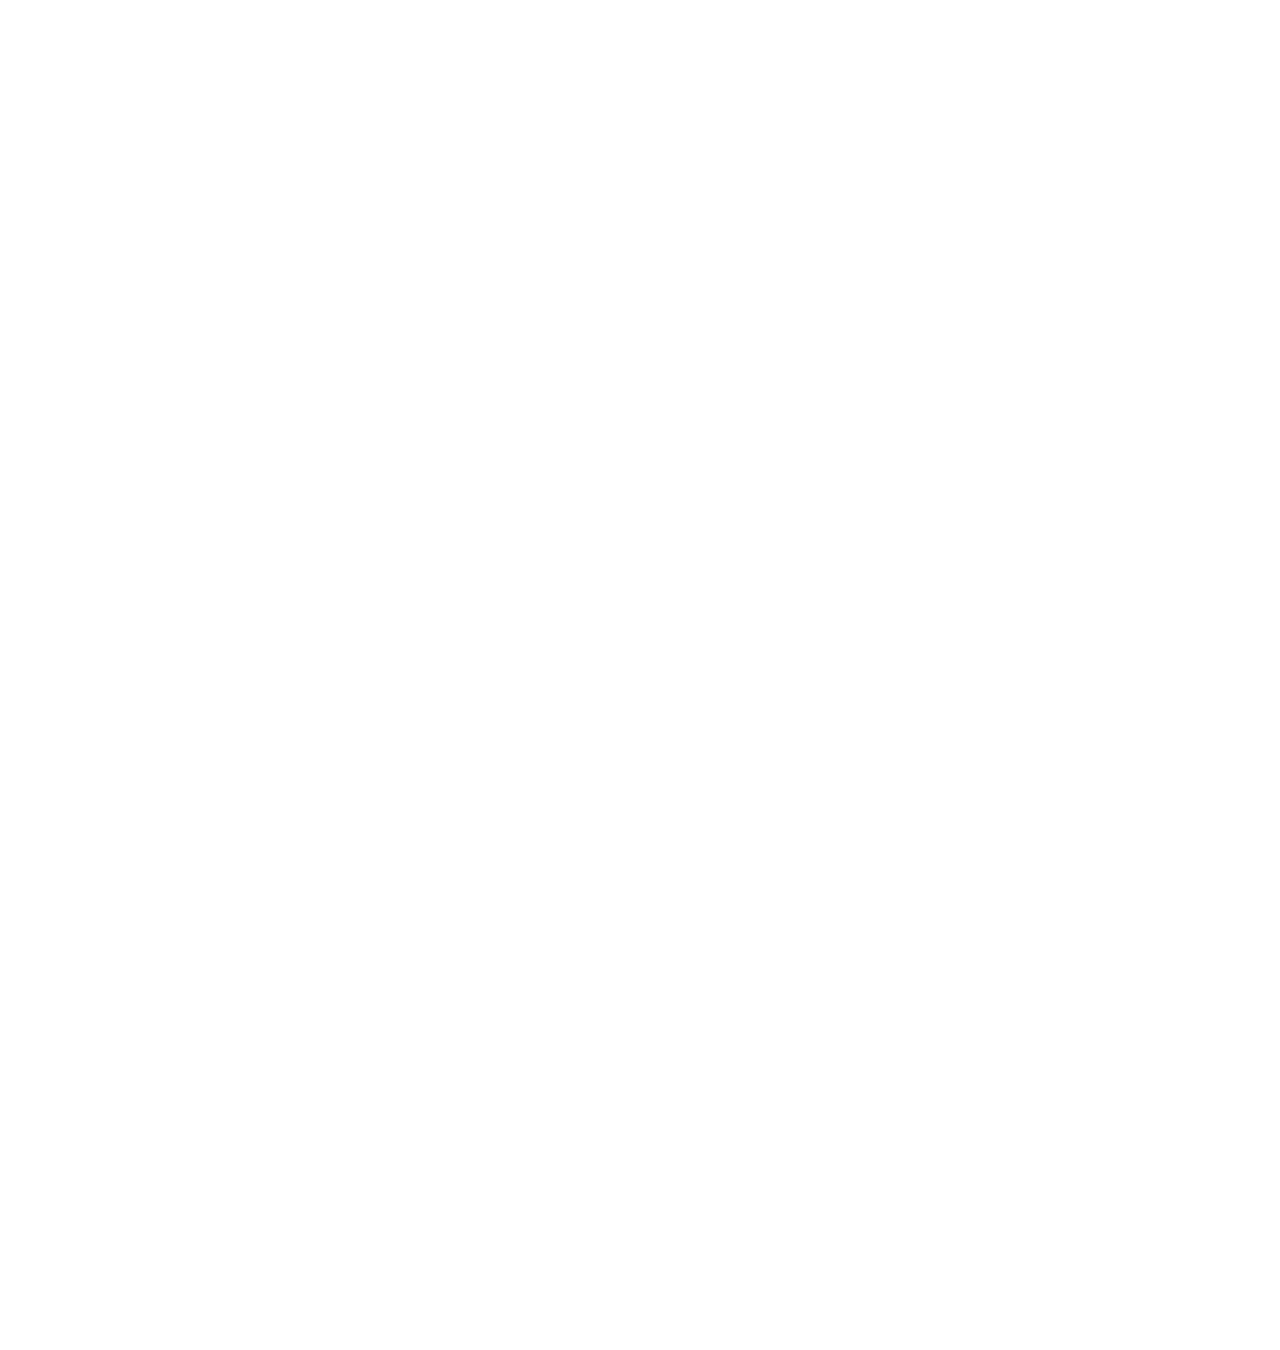
==== 05-practice/index.html @ 1d21324c "[CHORE] 파이널 프로젝트" ====
<!DOCTYPE html>
<html lang="ko">
<head>
  <meta charset="UTF-8">
  <meta http-equiv="X-UA-Compatible" content="IE=edge">
  <meta name="viewport" content="width=device-width, initial-scale=1.0">
  <title>yalco</title>
  <link rel="shortcut icon" href="./images/favicon.png" type="image/x-icon">

  <link rel="stylesheet" href="./style.css">

</head>
<body>

</body>
</html>
---- 05-practice/style.css ----
@import url('./styles/1-intro.css');
@import url('./styles/2-header.css');
@import url('./styles/3-main.css');
@import url('./styles/4-about.css');
@import url('./styles/5-html-css.css');
@import url('./styles/6-curriculum.css');
@import url('./styles/7-contact.css');
@import url('./styles/8-footer.css');

@import url('https://fonts.googleapis.com/css2?family=Noto+Sans+KR:wght@100;300;400;500;700;900&display=swap');
@import url('https://fonts.googleapis.com/css2?family=Nanum+Gothic+Coding:wght@400;700&display=swap');

/* ===== 변수 구간 ===== */
:root {
    --color-main: #FF4200;
    --color-sub: #00A200;
    --color-dark: #2F4858;
    --color-emph: #F10F5F;
    --color-text: #281812;
    --color-lighter: #DC9C86;
    --color-light-bd: #FFE6D6;
    --color-light-bg: #FFF5ED;

    --font-code: 'Nanum Gothic Coding', monospace;;

    --font-size-title: 44px;
    --font-size-subtitle: 32px;
    --font-size-tag: 26px;
    --font-size-larger: 20px;
    --font-size-text: 18px;

    --height-toolbar: 72px;
}

/* ===== 리셋 구간 ===== */

body {
    margin: 0;
    font-family: 'Noto Sans KR', sans-serif;

    /* 개발용 설정 */
    min-height: 150vh;
}

h1, h2, h3, h4, h5, h6 {
    font-size: inherit;
    font-weight: normal;
    margin: 0;
}

p {
    margin: 0;
}

strong, em {
    font-weight: inherit;
    font-style: normal;
}

ul, ol {
    margin: 0;
    padding: 0;
    list-style-type: none;
}

dl { margin: 0; }
dd {
    margin: 0;
    display: inline;
}

figure { margin: 0; }

a {
    text-decoration: none;
    color: inherit;
}

th { font-weight: normal; }

address { font-style: inherit; }

.sr-only {
    position: absolute;
    width: 1px;
    height: 1px;
    padding: 0;
    margin: -1px;
    overflow: hidden;
    clip: rect(0, 0, 0, 0);
    white-space: nowrap;
    border-width: 0;
}
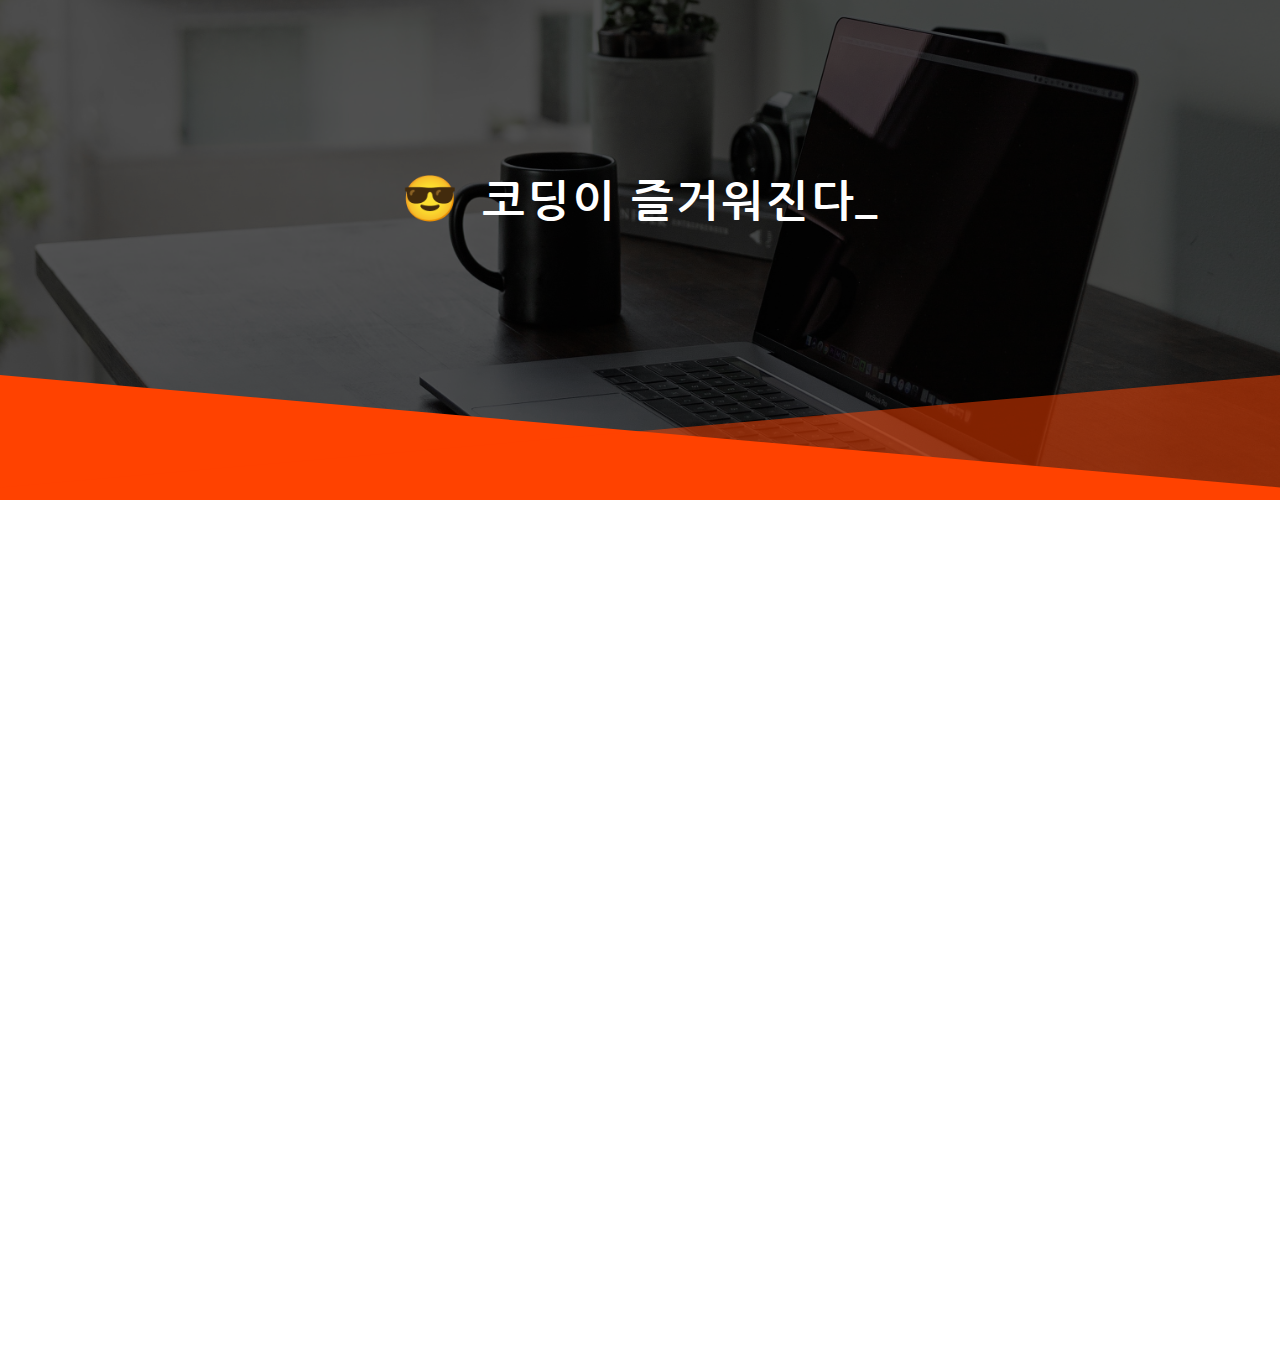
==== commit c54ff06e: "[CHORE] 파이널 프로젝트" ====
--- a/05-practice/index.html
+++ b/05-practice/index.html
@@ -12,5 +12,16 @@
 </head>
 <body>
 
+<section class="intro">
+  <div class="intro__dark">
+    <div class="intro__type">
+      <div><span aria-hidden="true">😎</span> 코딩이</div>
+      <div>즐거워진다<span class="underscore">_</span></div>
+    </div>
+  </div>
+  <div class="intro__tilt"></div>
+  <div class="intro__tilt--flip"></div>
+</section>
+
 </body>
 </html>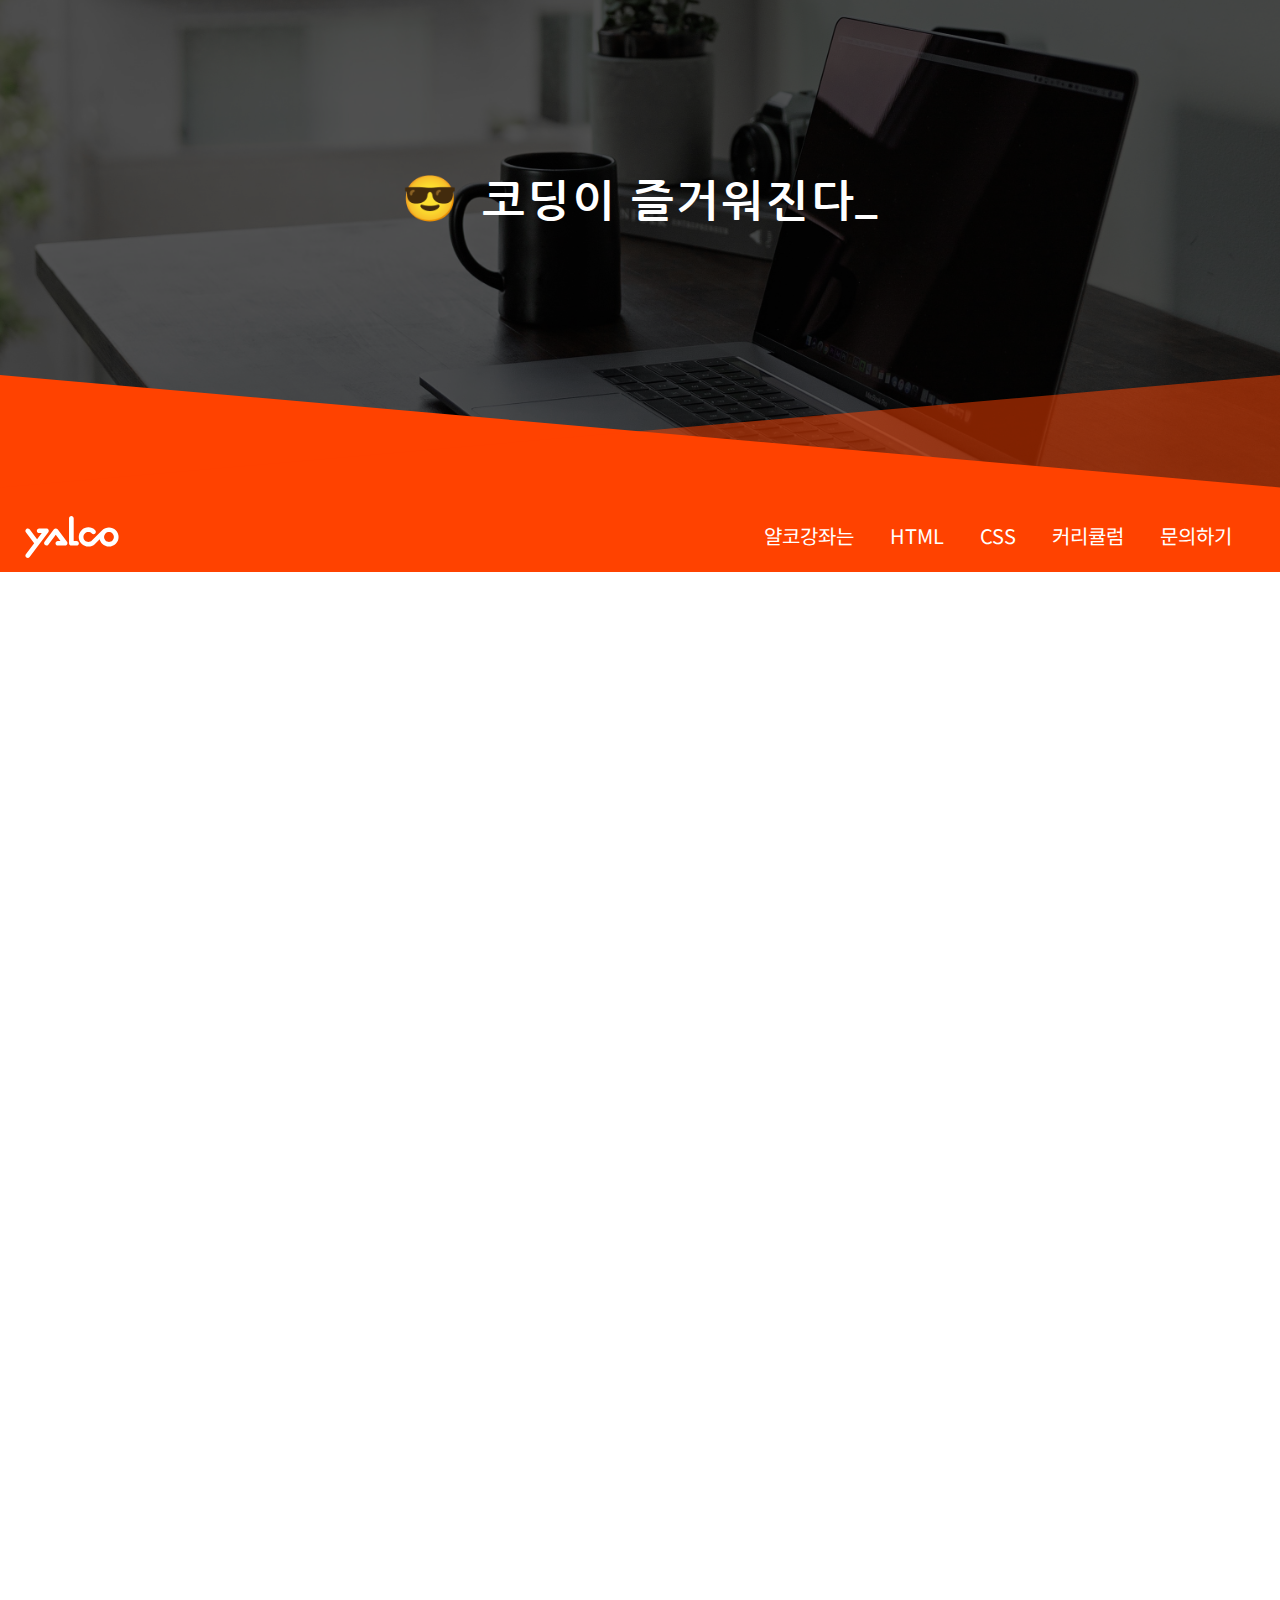
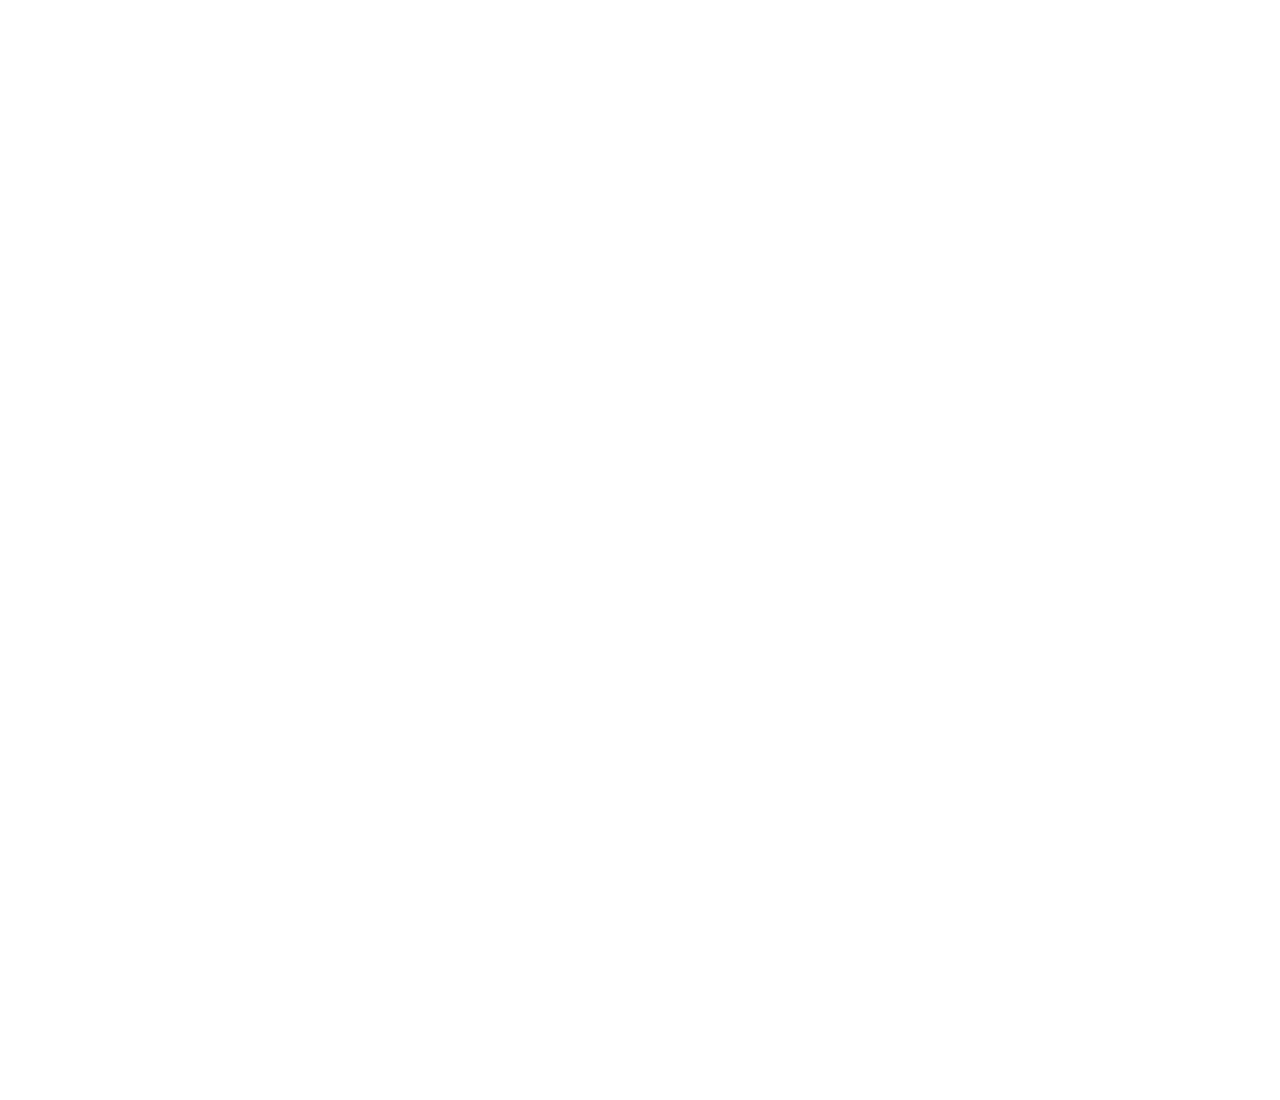
==== commit cb40cd46: "[CHORE] 파이널 프로젝트" ====
--- a/05-practice/index.html
+++ b/05-practice/index.html
@@ -11,17 +11,43 @@
 
 </head>
 <body>
-
-<section class="intro">
-  <div class="intro__dark">
-    <div class="intro__type">
-      <div><span aria-hidden="true">😎</span> 코딩이</div>
-      <div>즐거워진다<span class="underscore">_</span></div>
+  <section class="intro">
+    <div class="intro__dark">
+      <div class="intro__type">
+        <div><span aria-hidden="true">😎</span> 코딩이</div>
+        <div>즐거워진다<span class="underscore">_</span></div>
+      </div>
     </div>
-  </div>
-  <div class="intro__tilt"></div>
-  <div class="intro__tilt--flip"></div>
-</section>
+    <div class="intro__tilt"></div>
+    <div class="intro__tilt--flip"></div>
+  </section>
+  <header class="header">
+    <h1>
+      <a class="header__homelink" href="#">
+        <img class="header__logo" src="./images/logo.svg" alt="홈으로">
+      </a>
+    </h1>
+    <input class="header__menu-btn" type="checkbox">
+    <nav class="header__nav">
+      <ul>
+        <li class="header__nav-item">
+          <a href="#about">얄코강좌는</a>
+        </li>
+        <li class="header__nav-item">
+          <a href="#html">HTML</a>
+        </li>
+        <li class="header__nav-item">
+          <a href="#css">CSS</a>
+        </li>
+        <li class="header__nav-item">
+          <a href="#curriculum">커리큘럼</a>
+        </li>
+        <li class="header__nav-item">
+          <a href="#contact">문의하기</a>
+        </li>
+      </ul>
+    </nav>
+  </header>
 
 </body>
 </html>--- a/05-practice/style.css
+++ b/05-practice/style.css
@@ -39,7 +39,7 @@
     font-family: 'Noto Sans KR', sans-serif;
 
     /* 개발용 설정 */
-    min-height: 150vh;
+    min-height: 300vh;
 }
 
 h1, h2, h3, h4, h5, h6 {
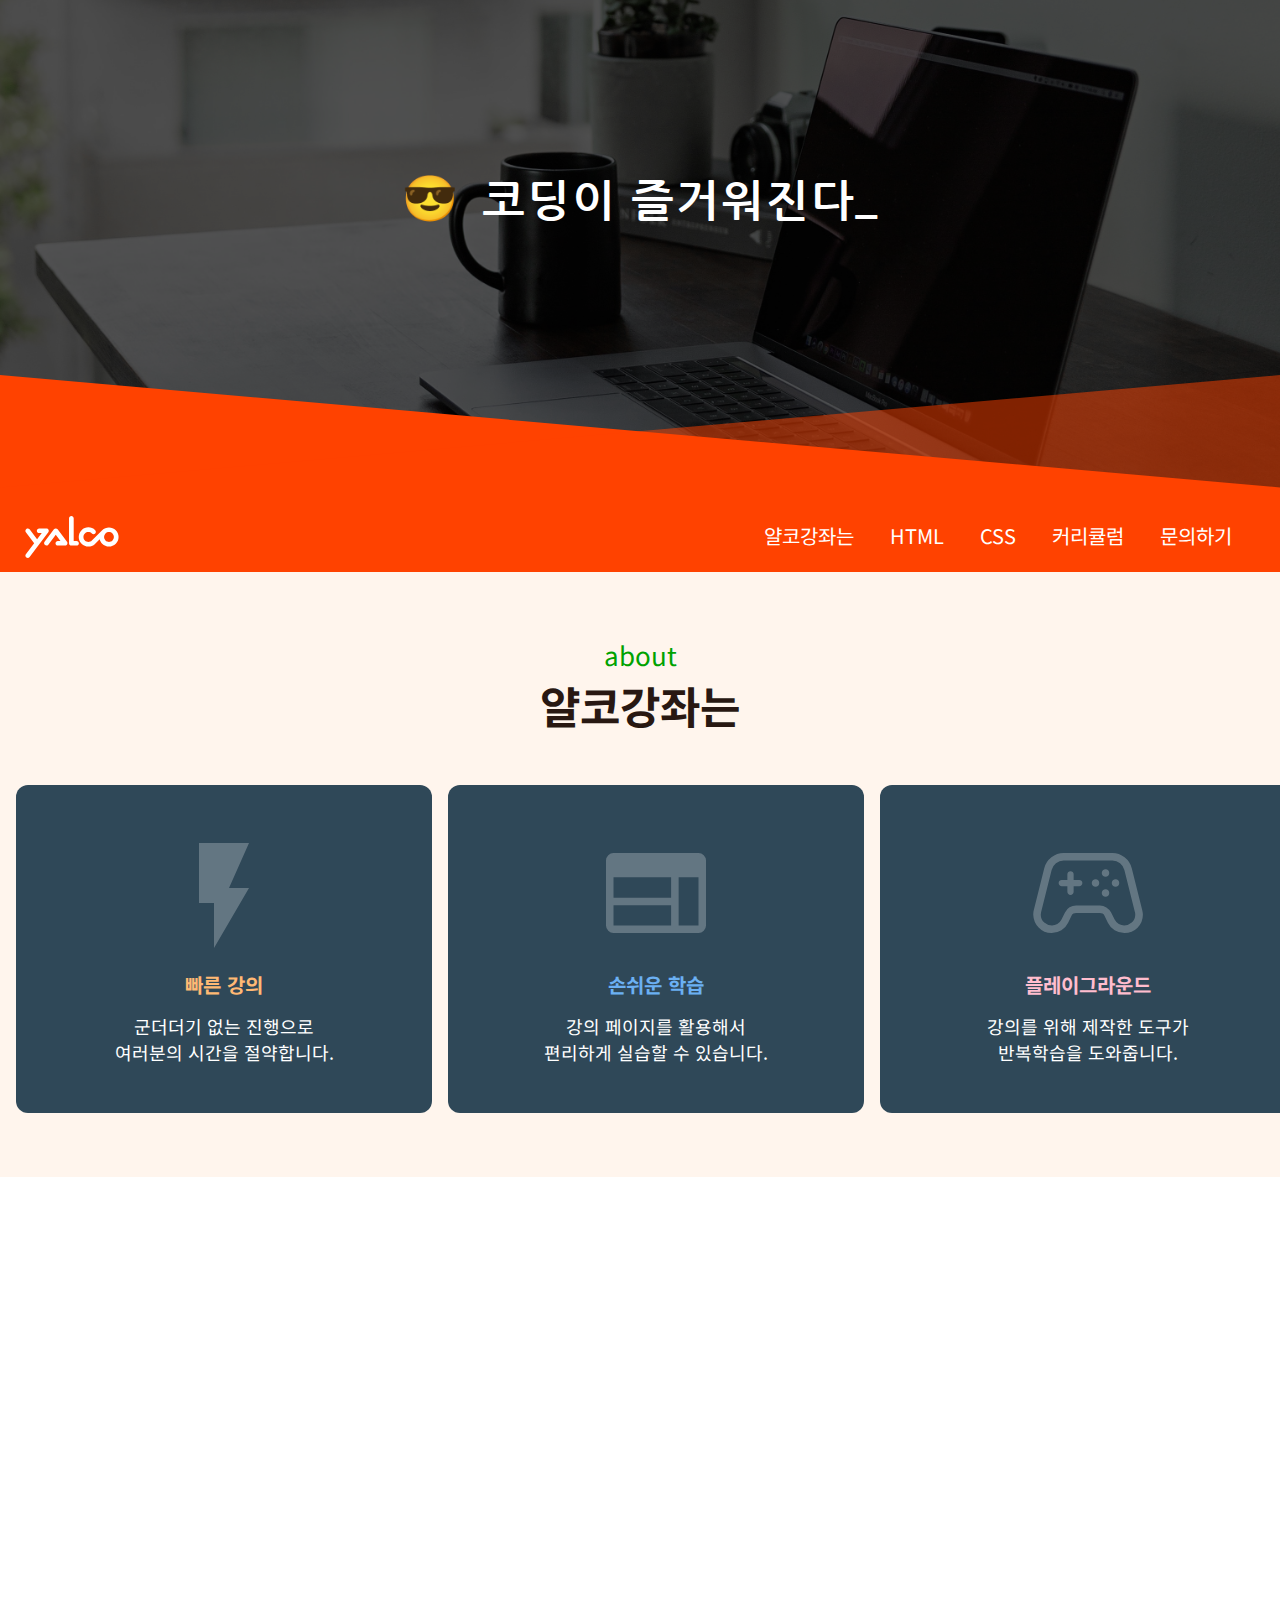
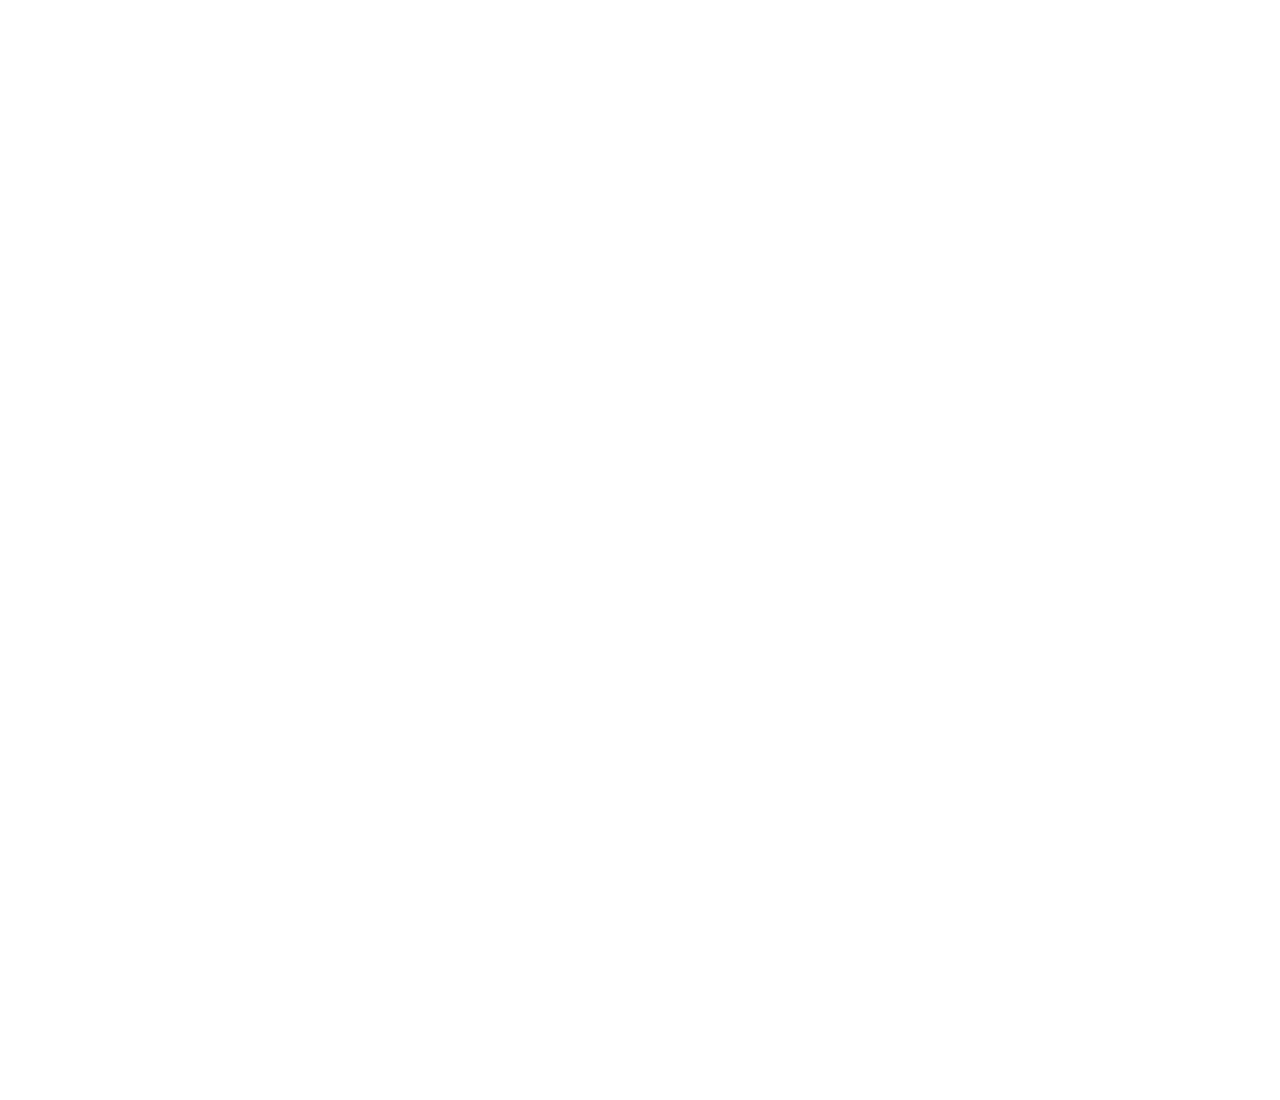
==== commit 4ebb4020: "[CHORE] 파이널 프로젝트" ====
--- a/05-practice/index.html
+++ b/05-practice/index.html
@@ -48,6 +48,53 @@
       </ul>
     </nav>
   </header>
+  <main>
+    <section id="about" class="section">
+      <header class="section__header">
+        <strong class="section__tag">
+          about
+        </strong>
+        <h1 class="section__title">
+          얄코강좌는
+        </h1>
+      </header>
+
+      <div class="about">
+        <div class="about__card">
+          <img class="about__icon" src="./images/about_1.svg" alt="">
+          <h2 class="about__title _1">
+            빠른 강의
+          </h2>
+          <p class="about__text">
+            군더더기 없는 진행으로 <br>
+            여러분의 시간을 절약합니다.
+          </p>
+        </div>
+        <div class="about__card">
+          <img class="about__icon" src="./images/about_2.svg" alt="">
+          <h2 class="about__title _2">
+            손쉬운 학습
+          </h2>
+          <p class="about__text">
+            강의 페이지를 활용해서 <br>
+            편리하게 실습할 수 있습니다.
+          </p>
+        </div>
+        <div class="about__card">
+          <img class="about__icon" src="./images/about_3.svg" alt="">
+          <h2 class="about__title _3">
+            플레이그라운드
+          </h2>
+          <p class="about__text">
+            강의를 위해 제작한 도구가 <br>
+            반복학습을 도와줍니다.
+          </p>
+        </div>
+      </div>
+
+    </section>
+
+  </main>
 
 </body>
 </html>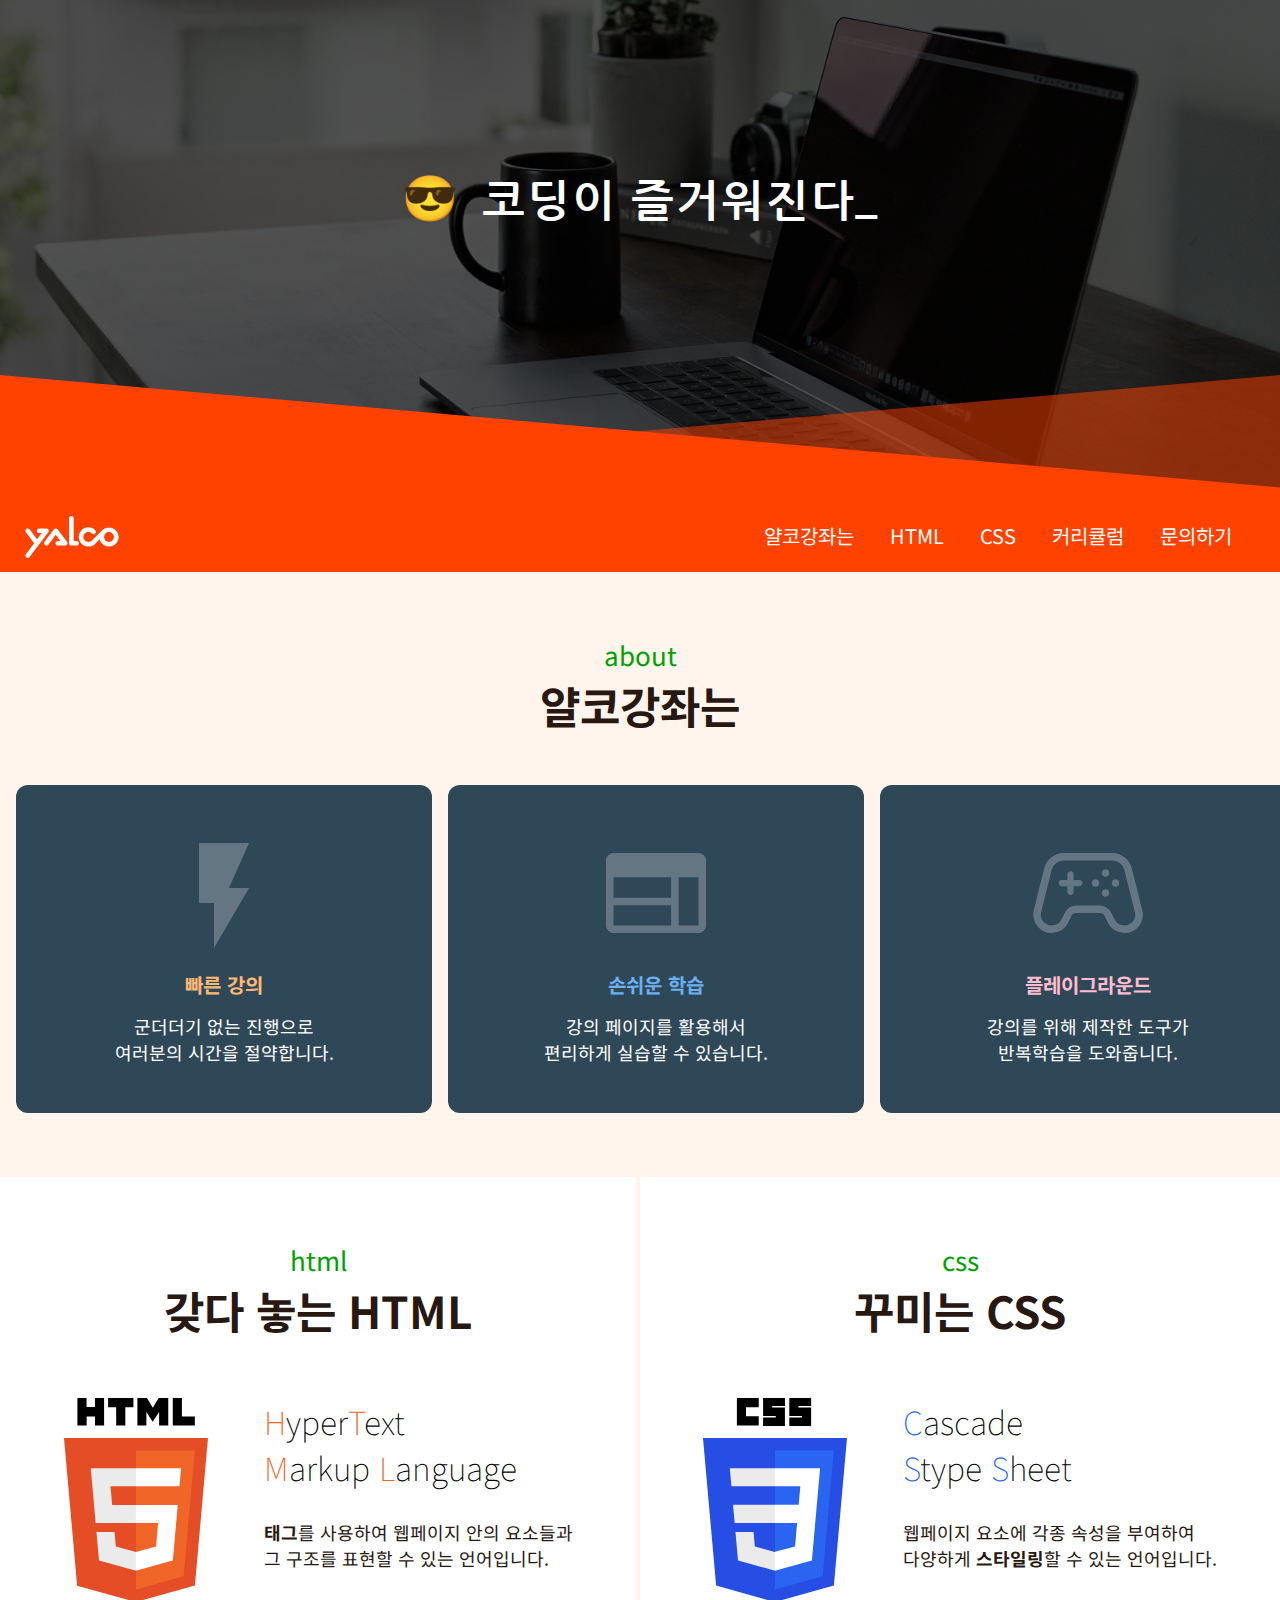
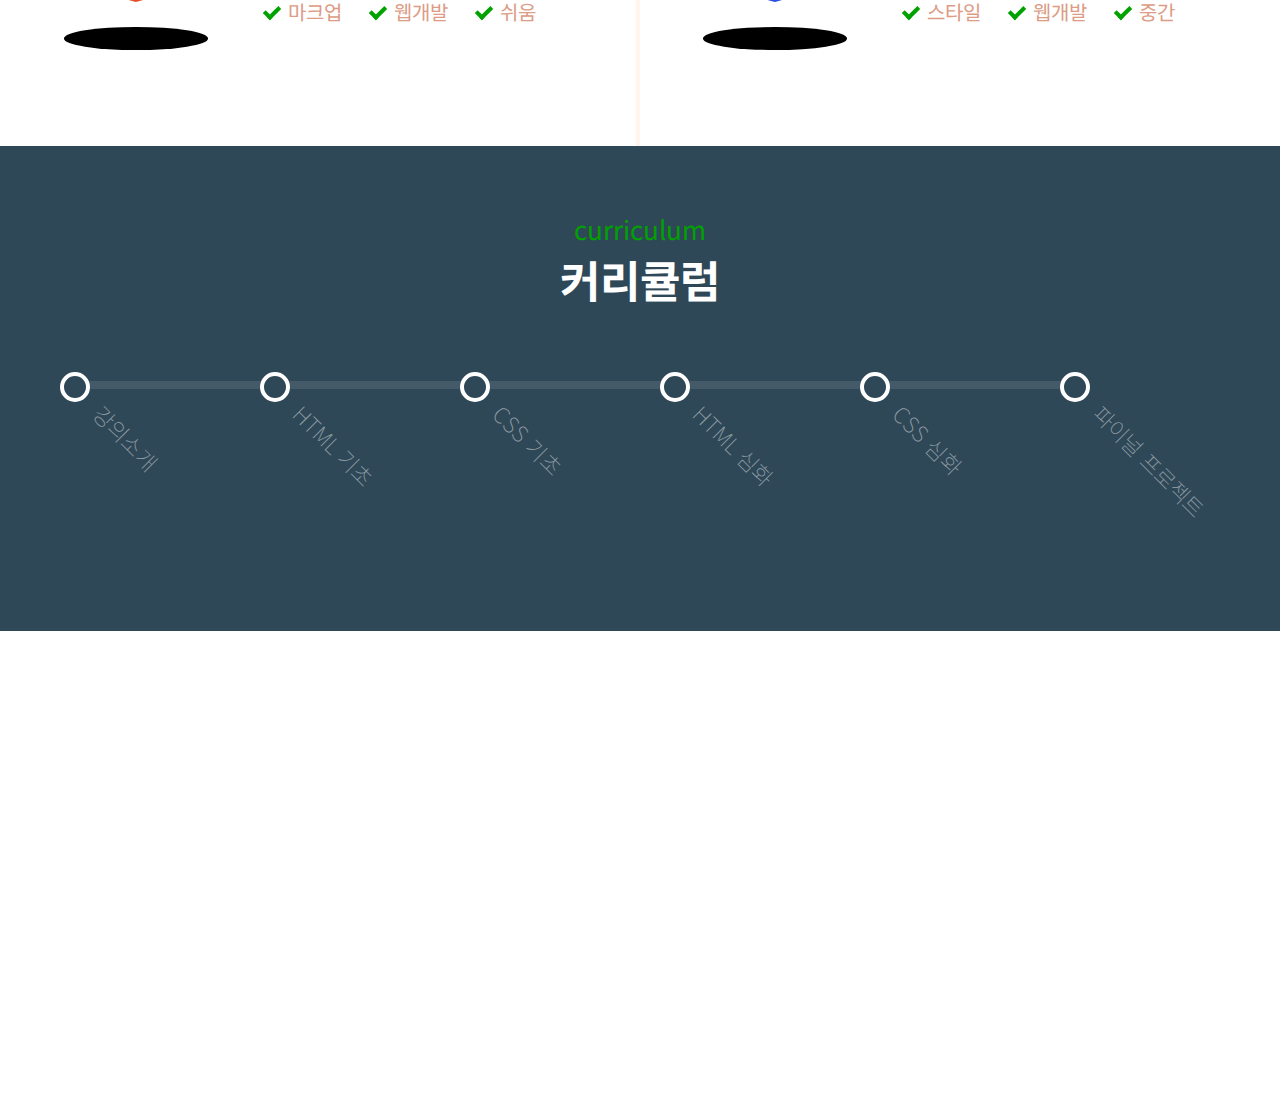
==== commit 069bf750: "[CHORE] 파이널 프로젝트" ====
--- a/05-practice/index.html
+++ b/05-practice/index.html
@@ -91,10 +91,100 @@
           </p>
         </div>
       </div>
+    </section>
+    <section id="html" class="section">
+      <header class="section__header">
+        <strong class="section__tag">
+          html
+        </strong>
+        <h1 class="section__title">
+          갖다 놓는 HTML
+        </h1>
+      </header>
+      <article class="html-css _html">
+        <figure class="html-css__thumb">
+          <img class="html-css__logo" src="./images/logo-html.svg" alt="HTML 로고">
+        </figure>
+        <div class="html-css__content">
+          <h2 class="html-css__title">
+            <div>
+              <em>H</em>yper<em>T</em>ext <br>
+              <em>M</em>arkup <em>L</em>anguage
+            </div>
+          </h2>
+          <p class="html-css__desc">
+            <strong>태그</strong>를 사용하여 웹페이지 안의 요소들과 <br>
+            그 구조를 표현할 수 있는 언어입니다.
+          </p>
+          <dl class="html-css__spec">
+            <dt class="sr-only">종류</dt>
+            <dd>마크업</dd>
+            <dt class="sr-only">용도</dt>
+            <dd>웹개발</dd>
+            <dt class="sr-only">난이도</dt>
+            <dd>쉬움</dd>
+          </dl>
+        </div>
+      </article>
+    </section>
 
+    <section id="css" class="section">
+      <header class="section__header">
+        <strong class="section__tag">
+          css
+        </strong>
+        <h1 class="section__title">
+          꾸미는 CSS
+        </h1>
+      </header>
+      <article class="html-css _css">
+        <figure class="html-css__thumb">
+          <img class="html-css__logo" src="./images/logo-css.svg" alt="CSS 로고">
+        </figure>
+        <div class="html-css__content">
+          <h2 class="html-css__title">
+            <div>
+              <em>C</em>ascade <br>
+              <em>S</em>type <em>S</em>heet
+            </div>
+          </h2>
+          <p class="html-css__desc">
+            웹페이지 요소에 각종 속성을 부여하여 <br>
+            다양하게 <strong>스타일링</strong>할 수 있는 언어입니다.
+          </p>
+          <dl class="html-css__spec">
+            <dt class="sr-only">종류</dt>
+            <dd>스타일</dd>
+            <dt class="sr-only">용도</dt>
+            <dd>웹개발</dd>
+            <dt class="sr-only">난이도</dt>
+            <dd>중간</dd>
+          </dl>
+        </div>
+      </article>
+    </section>
+    <section id="curriculum" class="section">
+      <header class="section__header">
+        <strong class="section__tag">
+          curriculum
+        </strong>
+        <h1 class="section__title">
+          커리큘럼
+        </h1>
+      </header>
+      <div class="curriculum">
+        <ol class="curriculum__list">
+          <li><span>강의소개</span></li>
+          <li><span>HTML 기초</span></li>
+          <li><span>CSS 기초</span></li>
+          <li><span>HTML 심화</span></li>
+          <li><span>CSS 심화</span></li>
+          <li><span>파이널 프로젝트</span></li>
+          <div class="curriculum__progress"></div>
+        </ol>
+      </div>
     </section>
 
   </main>
-
 </body>
 </html>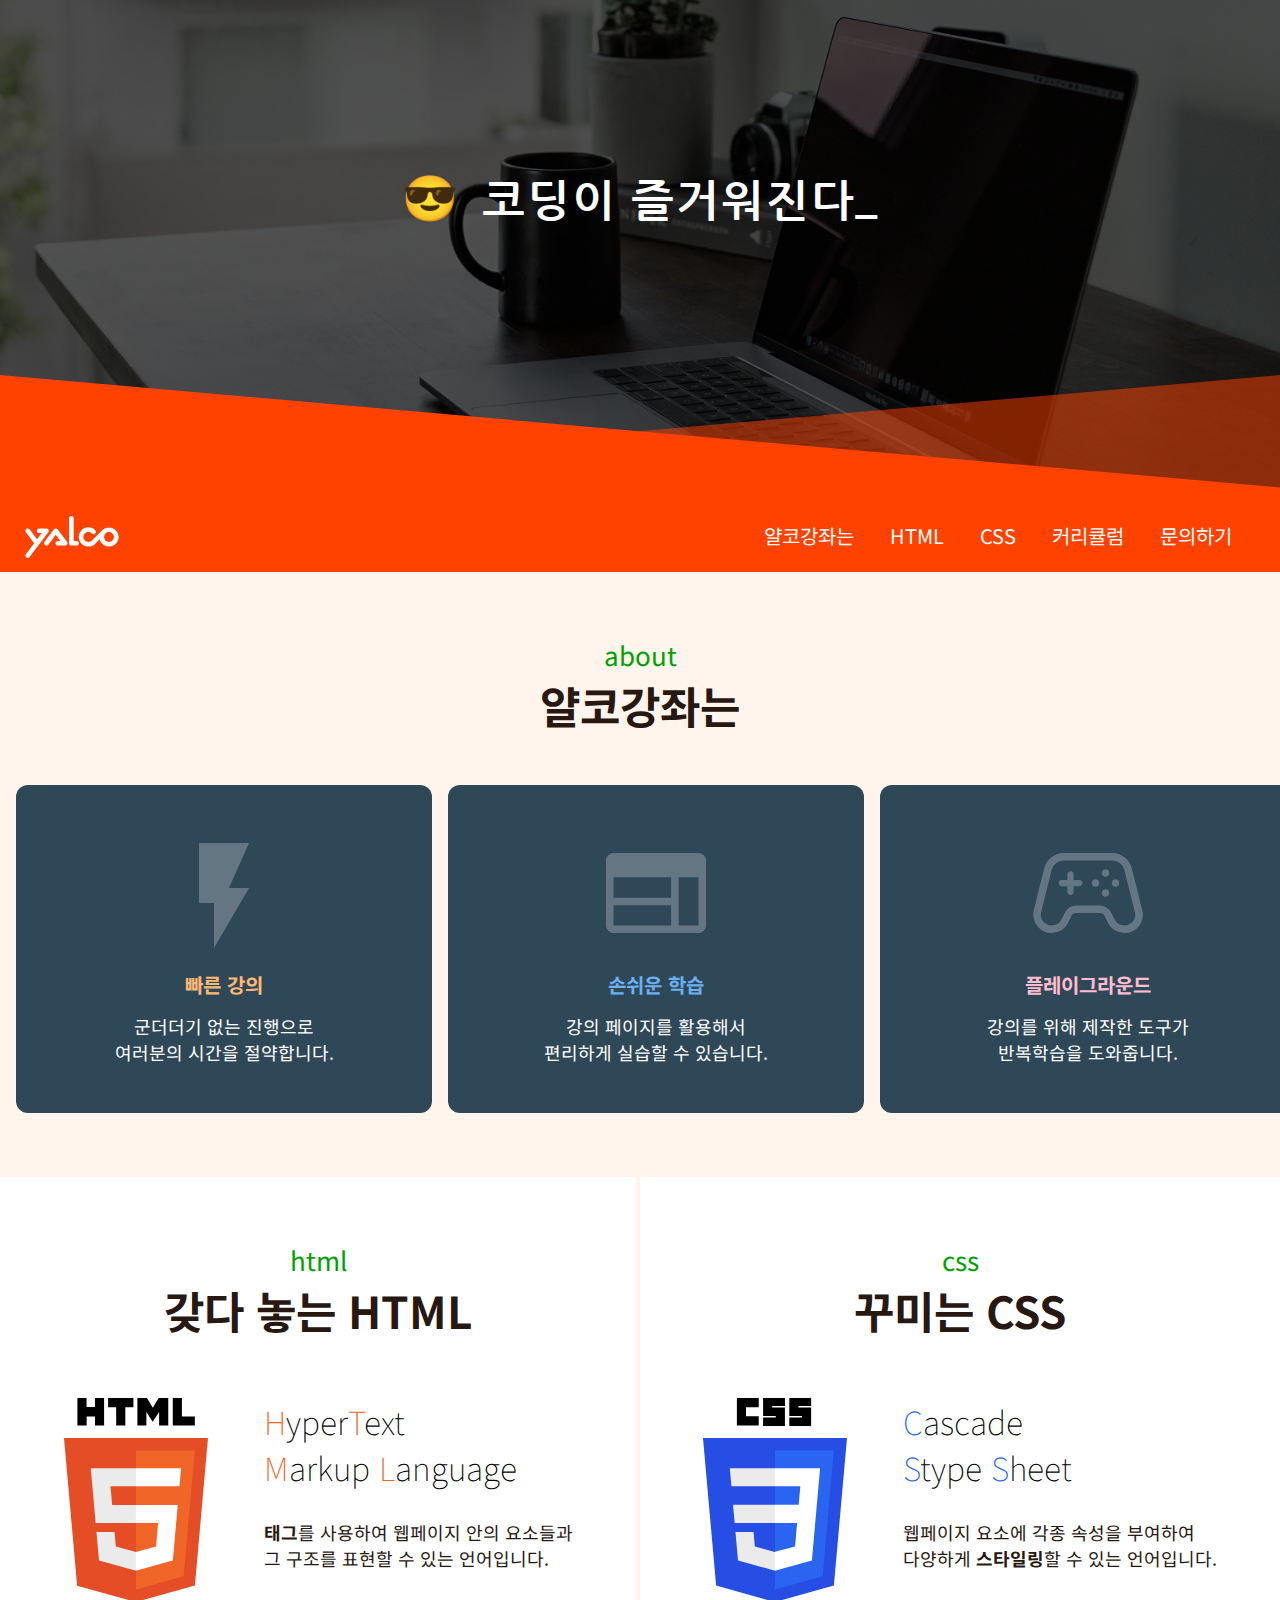
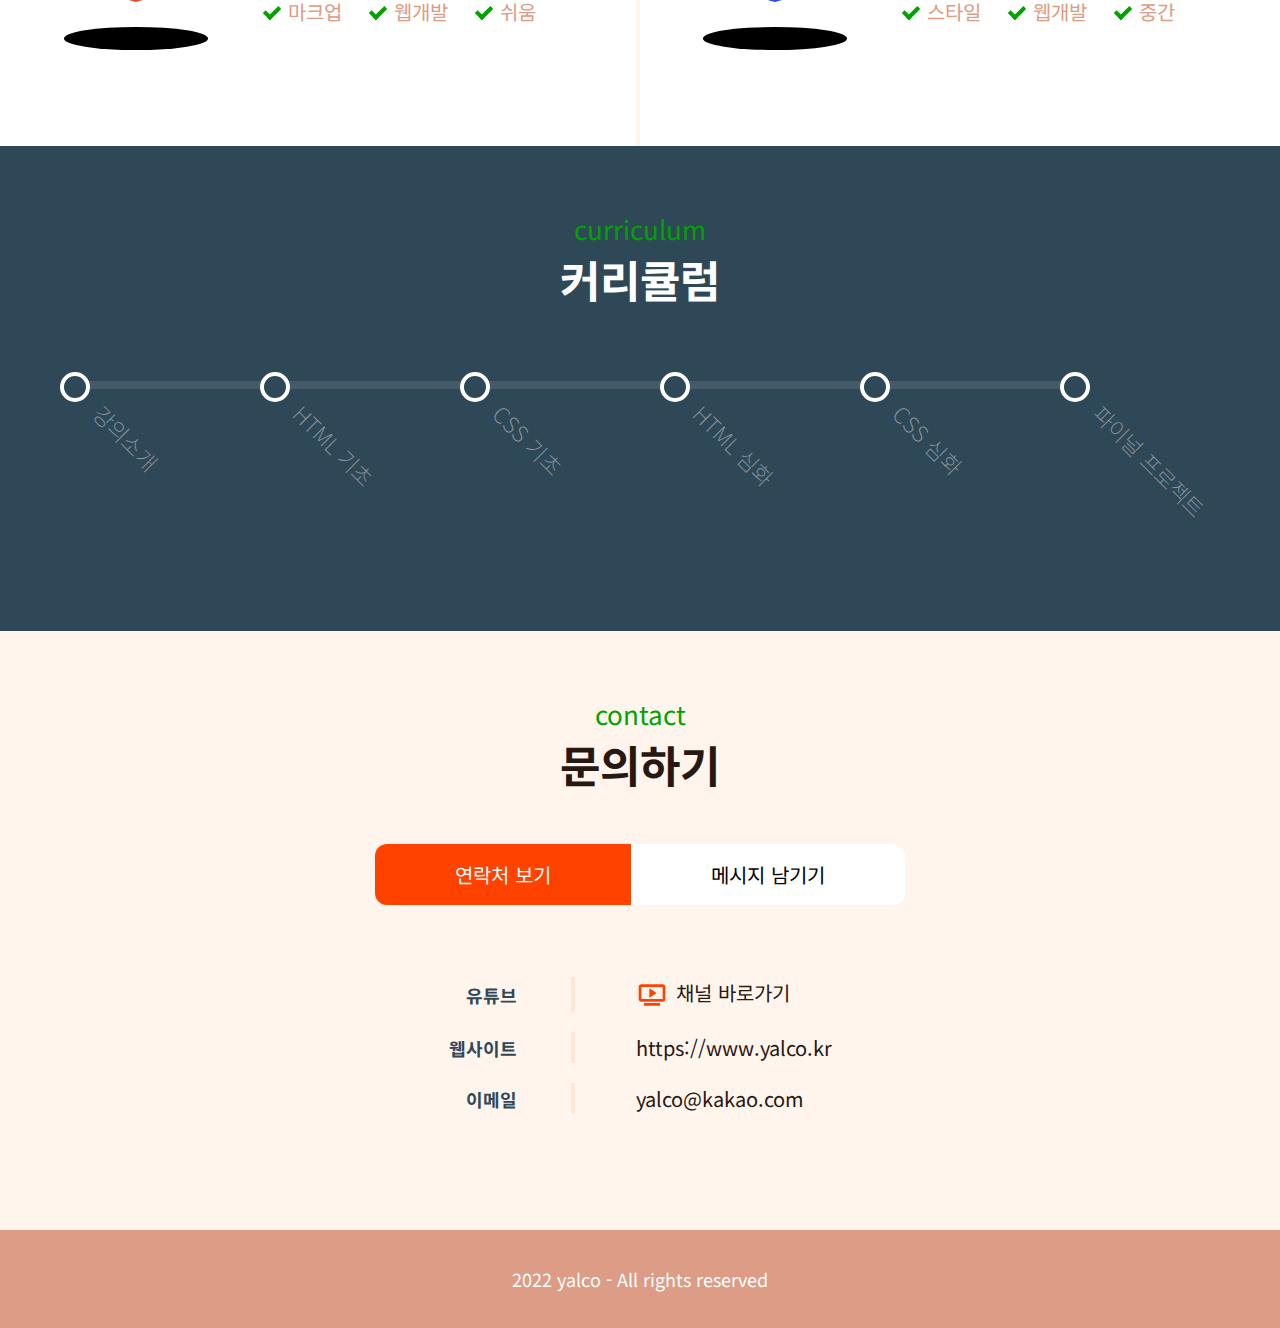
==== commit 4bed0ba1: "[CHORE] 파이널 프로젝트" ====
--- a/05-practice/index.html
+++ b/05-practice/index.html
@@ -184,7 +184,77 @@
         </ol>
       </div>
     </section>
-
+    <section id="contact" class="section">
+      <header class="section__header">
+        <strong class="section__tag">
+          contact
+        </strong>
+        <h1 class="section__title">
+          문의하기
+        </h1>
+      </header>
+      <div class="contact">
+        <div class="contact__tab">
+          <input name="contact" type="radio" id="ct_1" checked>
+          <label for="ct_1" class="sr-only">연락처</label>
+          <input name="contact" type="radio" id="ct_2">
+          <label for="ct_2" class="sr-only">메시지</label>
+          <div class="contact__slides">
+            <div class="contact__slide-con">
+              <div class="contact__slide">
+                <address>
+                  <table class="contact__contacts">
+                    <caption class="sr-only">연락처 목록</caption>
+                    <tr>
+                      <th>유튜브</th>
+                      <td>
+                        <a href="https://www.youtube.com/c/얄팍한코딩사전" target="_blank" alt="새 창에서 열기">
+                          <img src="./images/youtube.svg" alt="">
+                          채널 바로가기
+                        </a>
+                      </td>
+                    </tr>
+                    <tr>
+                      <th>웹사이트</th>
+                      <td>
+                        <a href="https://www.yalco.kr" target="_blank" alt="새 창에서 열기">
+                          https://www.yalco.kr
+                        </a>
+                      </td>
+                    </tr>
+                    <tr>
+                      <th>이메일</th>
+                      <td>
+                        <a href="mailto:yalco@kakao.com">
+                          yalco@kakao.com
+                        </a>
+                      </td>
+                    </tr>
+                  </table>
+                </address>
+              </div>
+              <div class="contact__slide">
+                <form action="#" method="get">
+                  <div class="contact__leave">
+                    <textarea name="message" placeholder="메시지를 입력하세요." required></textarea>
+                    <div>
+                      <input name="email" type="email" placeholder="메일주소를 입력하세요." required>
+                      <button type="submit">남기기</button>
+                    </div>
+                  </div>
+                </form>
+              </div>
+            </div>
+          </div>
+        </div>
+      </div>
+    </section>
   </main>
+  <footer>
+    <h1 class="sr-only">Copyright</h1>
+    <p>
+      2022 yalco - All rights reserved
+    </p>
+  </footer>
 </body>
 </html>